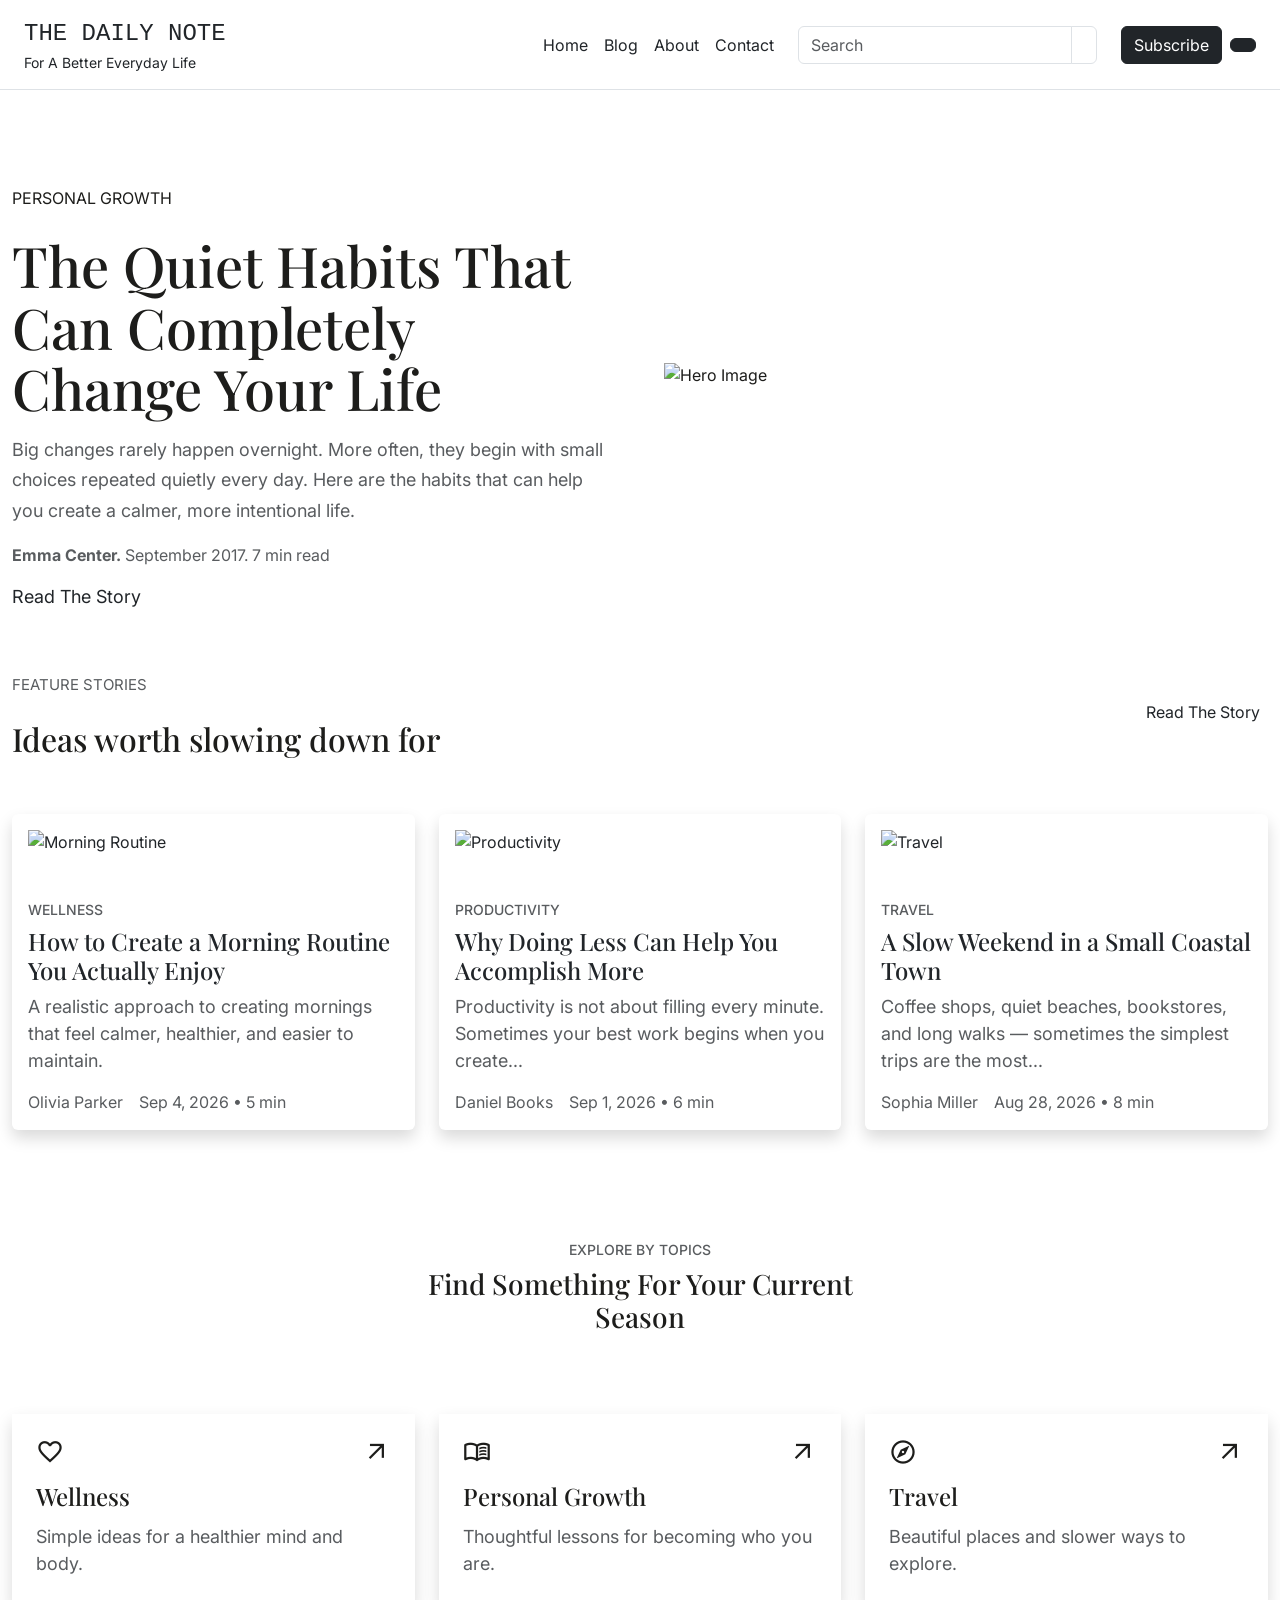
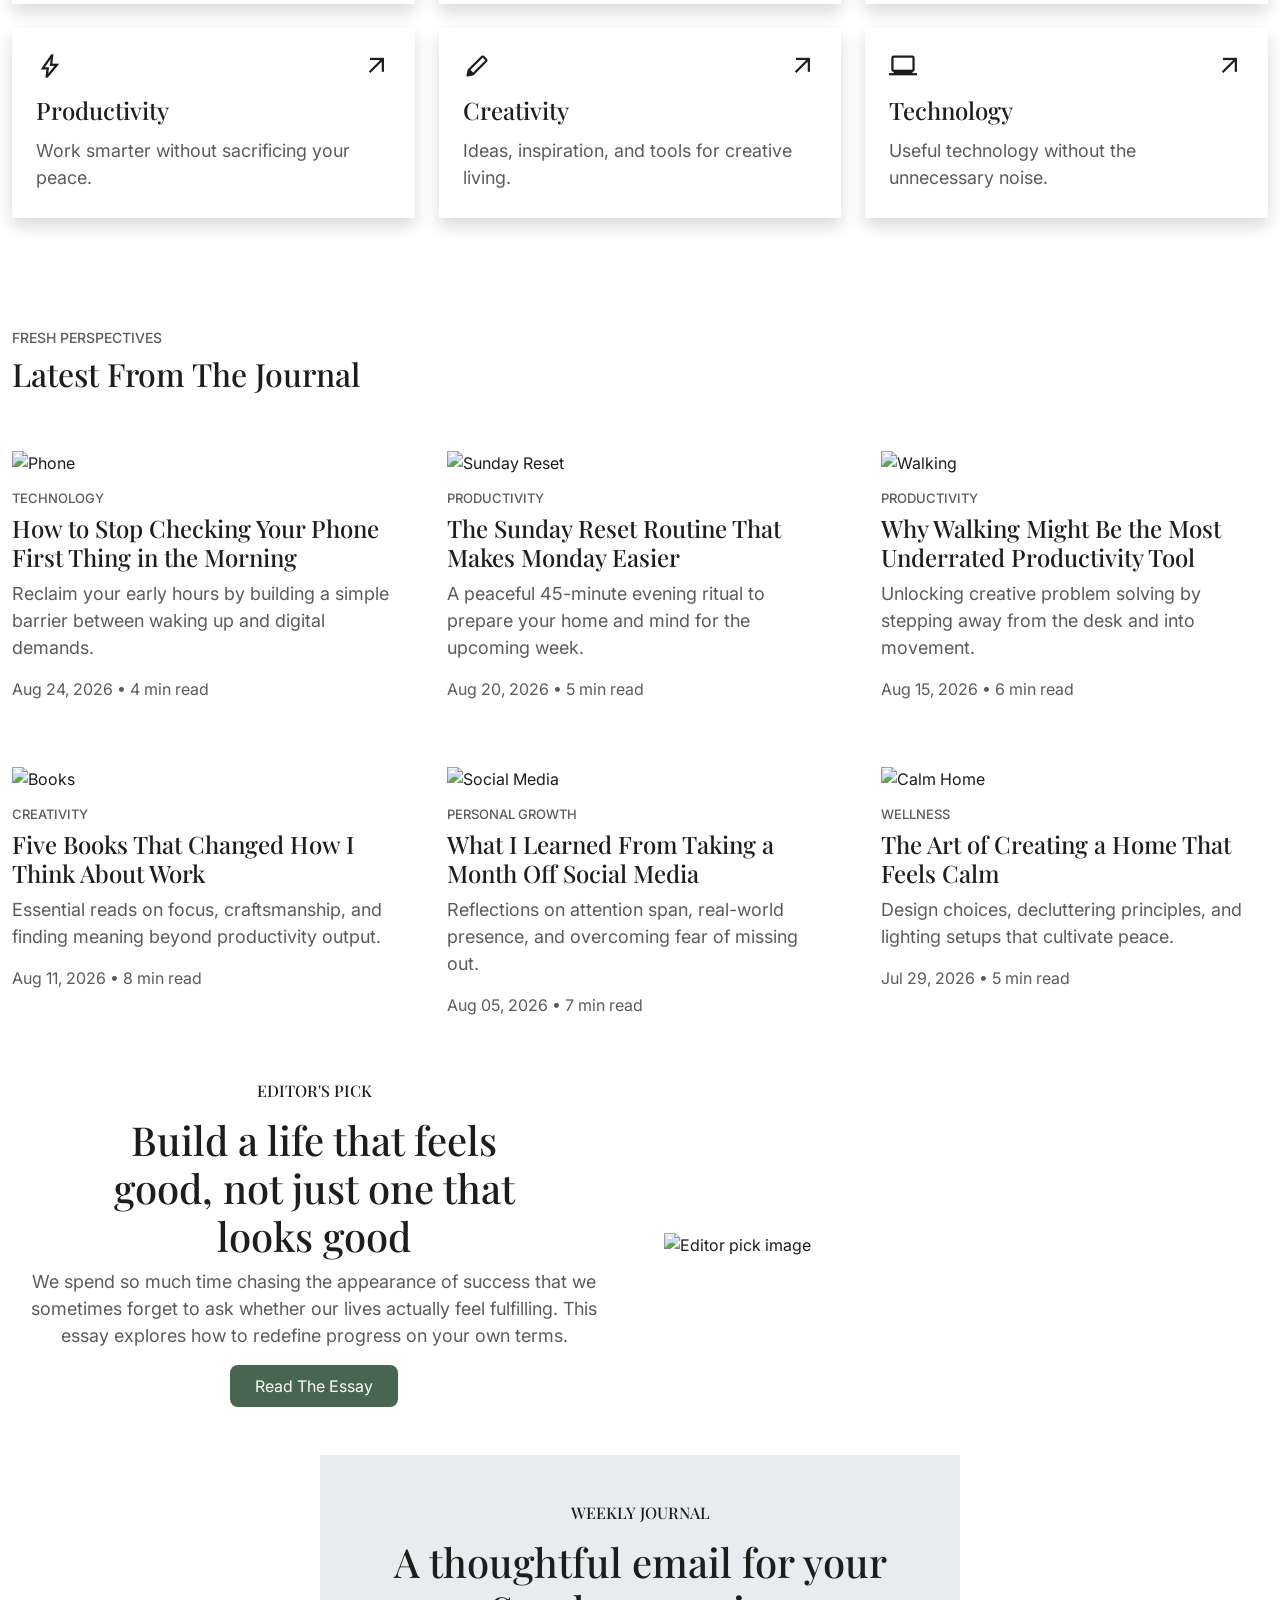
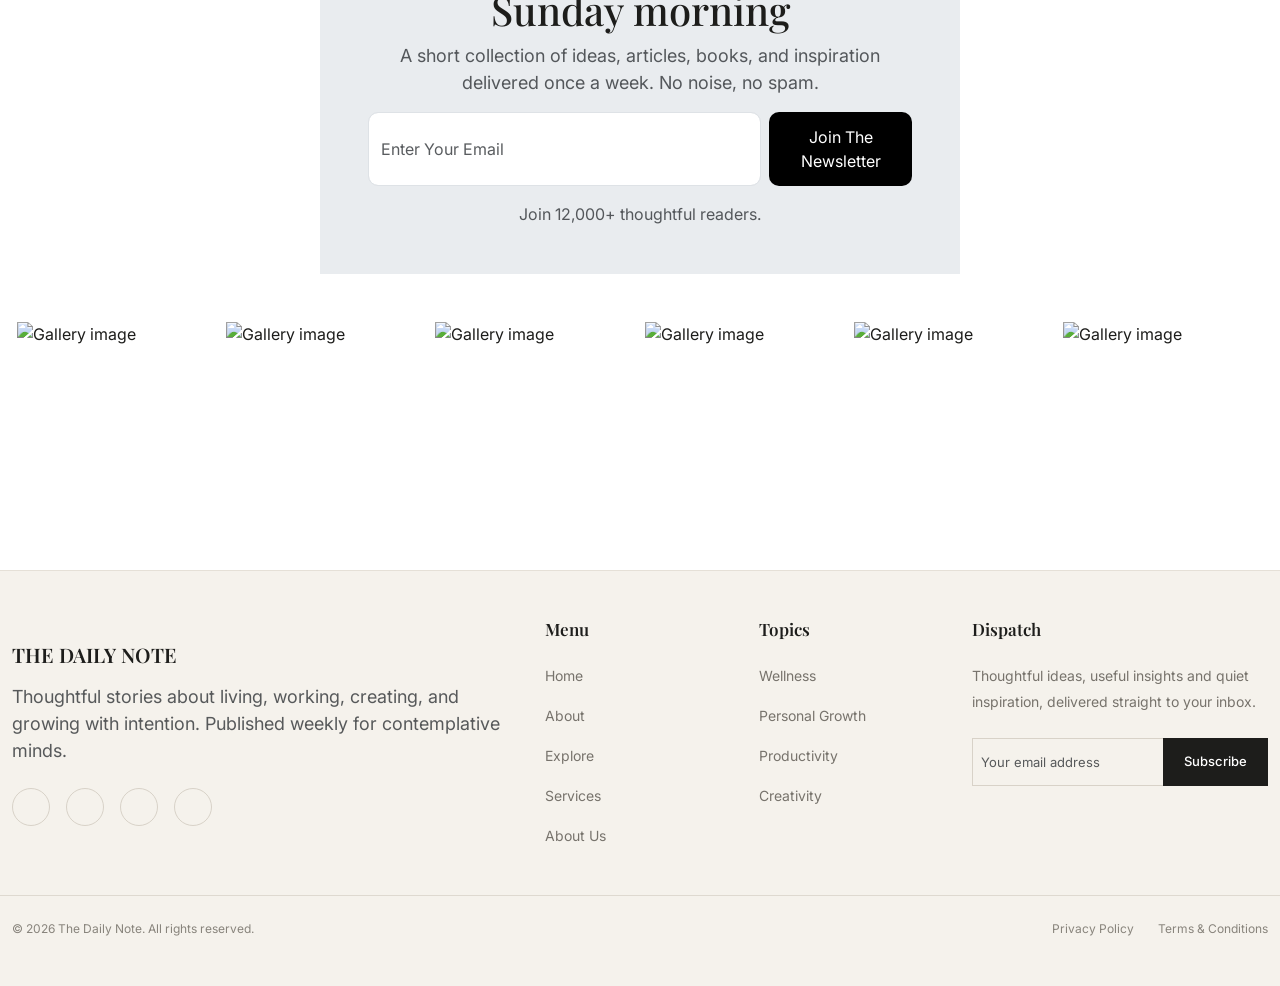
==== index.html @ e64c796a "Add files via upload" ====
<!DOCTYPE html>
<html lang="en">

<head>
  <meta charset="UTF-8">
  <meta name="viewport" content="width=device-width, initial-scale=1.0">

  <title>The Daily Note</title>

  <!-- Playfair Display Font -->
  <link rel="preconnect" href="https://fonts.googleapis.com">
  <link rel="preconnect" href="https://fonts.gstatic.com" crossorigin>

  <link href="https://fonts.googleapis.com/css2?family=Playfair+Display:wght@400;500;600;700&display=swap"
    rel="stylesheet">

  <!-- Inter Font -->
  <link href="https://fonts.googleapis.com/css2?family=Inter:wght@400;500;600&display=swap"
    rel="stylesheet">

  <!-- Material Icons -->
  <link rel="stylesheet"
    href="https://fonts.googleapis.com/css2?family=Material+Symbols+Outlined:opsz,wght,FILL,GRAD@24,400,0,0">

  <!-- Bootstrap CDN -->
  <link href="https://cdn.jsdelivr.net/npm/bootstrap@5.3.8/dist/css/bootstrap.min.css"
    rel="stylesheet"
    integrity="sha384-sRIl4kxILFvY47J16cr9ZwB07vP4J8+LH7qKQnuqkuIAvNWLzeN8tE5YBujZqJLB"
    crossorigin="anonymous">

  <!-- Font Awesome -->
  <script src="https://cdnjs.cloudflare.com/ajax/libs/font-awesome/6.5.2/js/all.min.js"></script>


  <style>

    /* =========================================================
       GLOBAL
    ========================================================== */

    * {
      box-sizing: border-box;
    }

    html {
      overflow-x: hidden;
    }

    body {
      margin: 0;
      padding: 0;
      background: #ffffff;
      color: #1d1d1b;
      font-family: 'Inter', sans-serif;
      overflow-x: hidden;
    }

    h1,
    h2,
    h3,
    h4,
    h5,
    h6 {
      font-family: 'Playfair Display', serif;
    }

    img {
      max-width: 100%;
      height: auto;
    }

    a {
      transition: opacity .2s ease;
    }

    a:hover {
      opacity: .7;
    }


    /* =========================================================
       HEADER
    ========================================================== */

    .site-header {
      width: 100%;
    }

    .site-header .container {
      max-width: 1320px;
    }

    .header-actions {
      width: auto;
    }

    .site-header nav {
      flex-wrap: wrap;
    }

    .site-header nav a {
      white-space: nowrap;
    }

    .site-header .input-group {
      width: auto;
    }

    .site-header .form-control {
      min-width: 150px;
    }


    /* =========================================================
       HERO
    ========================================================== */

    .hero-title {
      font-family: 'Playfair Display', serif;
      font-size: 56px;
      line-height: 1.1;
      overflow-wrap: break-word;
    }

    .hero-description {
      font-family: 'Inter', sans-serif;
      font-size: 18px;
      line-height: 1.7;
    }


    /* =========================================================
       CARDS
    ========================================================== */

    .card {
      overflow: hidden;
    }

    .card img {
      object-fit: cover;
    }

    .card-container {
      min-height: 190px;
    }

    .card-title {
      overflow-wrap: break-word;
    }


    /* =========================================================
       TOPIC
    ========================================================== */

    .topic-icon {
      font-size: 28px;
    }

    .topic-icon .material-symbols-outlined {
      font-size: 28px;
    }


    /* =========================================================
       EDITOR
    ========================================================== */

    .editor-title {
      font-family: 'Playfair Display', serif;
      font-size: 40px;
      line-height: 1.2;
      overflow-wrap: break-word;
    }


    /* =========================================================
       NEWSLETTER
    ========================================================== */

    .newsletter-section {
      width: 50%;
    }

    .newsletter-section h1 {
      line-height: 1.2;
      overflow-wrap: break-word;
    }

    .newsletter-form {
      width: 100%;
    }

    .newsletter-form input {
      min-width: 0;
    }


    /* =========================================================
       GALLERY
    ========================================================== */

    .gallery {
      display: grid !important;
      grid-template-columns: repeat(6, 1fr);
      gap: 0;
      width: 100%;
    }

    .gallery .col {
      width: 100%;
      min-width: 0;
    }

    .gallery img {
      display: block;
      width: 100% !important;
      max-width: 200px !important;
      height: 200px !important;
      object-fit: cover;
      margin: 0 auto;
    }


    /* =========================================================
       FOOTER
    ========================================================== */

    .site-footer {
      width: 100%;
    }

    .footer-link:hover {
      color: #1d1d1b !important;
    }

    .social-icon:hover {
      transform: translateY(-2px);
    }


    /* =========================================================
       LARGE DESKTOP
       1200px+
    ========================================================== */

    @media (min-width: 1200px) {

      .site-header .container,
      .container {
        max-width: 1320px;
      }

    }


    /* =========================================================
       TABLET / SMALL LAPTOP
       Below 992px
    ========================================================== */

    @media (max-width: 991.98px) {

      /* Header */

      .site-header .btn {
        margin-left: 0 !important;
      }

      .header-actions {
        width: 100%;
        justify-content: center;
      }

      .site-header nav {
        justify-content: center;
      }


      /* Hero */

      .hero-title {
        font-size: 46px;
      }


      /* Editor */

      .editor-title {
        font-size: 38px;
      }


      /* Newsletter */

      .newsletter-section {
        width: 75% !important;
      }


      /* Gallery */

      .gallery {
        grid-template-columns: repeat(3, 1fr);
        gap: 10px;
      }

      .gallery img {
        max-width: 200px !important;
      }

    }


    /* =========================================================
       TABLET
       Below 768px
    ========================================================== */

    @media (max-width: 767.98px) {

      /* Container */

      .container {
        padding-left: 20px;
        padding-right: 20px;
      }


      /* Header */

      .site-header .container {
        padding-left: 20px;
        padding-right: 20px;
      }

      .site-header nav {
        gap: 12px !important;
      }

      .header-actions {
        gap: 10px !important;
      }

      .site-header form {
        margin-left: 0 !important;
      }


      /* Hero */

      .hero-title {
        font-size: 40px !important;
        line-height: 1.15;
      }

      .hero-title br {
        display: none;
      }

      .hero-description {
        font-size: 17px;
        line-height: 1.7;
      }

      .hero-section {
        margin-top: 30px;
      }


      /* Feature Heading */

      .feature-heading {
        font-size: 30px;
      }


      /* Cards */

      .card-title {
        font-size: 24px;
        line-height: 1.3;
      }

      .card-text {
        line-height: 1.6;
      }


      /* Topic */

      .card-container {
        min-height: 180px;
      }


      /* Editor */

      .editor-title {
        font-size: 34px !important;
        line-height: 1.2;
      }

      .editor-title br {
        display: none;
      }


      /* Newsletter */

      .newsletter-section {
        width: 100% !important;
      }

      .newsletter-section h1 {
        font-size: 34px !important;
        line-height: 1.2;
      }

      .newsletter-section h1 br {
        display: none;
      }

      .newsletter-form {
        flex-direction: column;
        width: 100%;
      }

      .newsletter-form input,
      .newsletter-form button {
        width: 100%;
      }


      /* Gallery */

      .gallery {
        grid-template-columns: repeat(2, 1fr);
        gap: 10px;
      }

      .gallery img {
        width: 100% !important;
        max-width: 100% !important;
        height: 180px !important;
      }


      /* Footer */

      .site-footer {
        text-align: left;
      }

      .site-footer .row {
        row-gap: 35px;
      }

      .site-footer .input-group {
        width: 100%;
      }

      .site-footer .input-group input {
        min-width: 0;
      }

      .site-footer .input-group button {
        white-space: nowrap;
      }

      .site-footer .social-icon {
        flex-shrink: 0;
      }

      .site-footer .col-md-6:last-child {
        margin-top: 15px;
      }

    }


    /* =========================================================
       MOBILE
       Below 576px
    ========================================================== */

    @media (max-width: 575.98px) {

      /* Container */

      .container {
        padding-left: 16px;
        padding-right: 16px;
      }


      /* Header */

      .site-header .container {
        padding-left: 16px;
        padding-right: 16px;
      }

      .site-header .py-3 {
        padding-top: 16px !important;
        padding-bottom: 16px !important;
      }

      .site-header nav {
        width: 100%;
        gap: 10px !important;
      }

      .site-header nav a {
        font-size: 14px;
      }

      .header-actions {
        width: 100%;
      }

      .site-header .btn {
        font-size: 14px;
        padding: 8px 12px;
      }

      .site-header .form-control {
        display: none !important;
      }


      /* Hero */

      .hero-title {
        font-size: 34px !important;
        line-height: 1.15;
      }

      .hero-title br {
        display: none;
      }

      .hero-description {
        font-size: 16px;
      }

      .hero-title + p {
        font-size: 16px !important;
      }


      /* Feature */

      .feature-heading {
        font-size: 28px;
      }


      /* Cards */

      .card-img-top {
        padding: 10px !important;
      }

      .card-body {
        padding: 16px !important;
      }

      .card-title {
        font-size: 22px;
      }

      .card-text {
        font-size: 16px !important;
      }

      .card-bottom {
        gap: 8px !important;
      }

      .card-bottom p {
        font-size: 13px;
      }


      /* Topics */

      .text-container {
        padding: 25px 10px !important;
      }

      .text-container h3 {
        font-size: 28px;
        line-height: 1.25;
      }

      .text-container h3 br {
        display: none;
      }

      .topic-icon {
        font-size: 26px;
      }


      /* Journal */

      .site-footer h5 {
        font-size: 19px;
      }


      /* Editor */

      .editor-title {
        font-size: 30px !important;
        line-height: 1.25;
      }

      .editor-title br {
        display: none;
      }

      .editor-title + p {
        font-size: 16px !important;
      }


      /* Newsletter */

      .newsletter-section {
        width: 100% !important;
      }

      .newsletter-section .col {
        padding: 30px 18px !important;
      }

      .newsletter-section h1 {
        font-size: 30px !important;
        line-height: 1.25;
      }

      .newsletter-section h1 br {
        display: none;
      }

      .newsletter-section p {
        font-size: 16px !important;
        line-height: 1.6;
      }

      .newsletter-form {
        gap: 10px !important;
      }


      /* Gallery */

      .gallery {
        grid-template-columns: repeat(2, 1fr);
        gap: 8px;
      }

      .gallery img {
        width: 100% !important;
        height: 150px !important;
      }


      /* Footer */

      .site-footer {
        padding-top: 40px !important;
        padding-bottom: 30px !important;
      }

      .site-footer .card-text {
        font-size: 16px !important;
      }

      .site-footer .input-group {
        display: flex;
      }

      .site-footer .input-group input {
        width: 100%;
        font-size: 12px;
      }

      .site-footer .input-group button {
        padding: 0 12px !important;
        font-size: 12px !important;
      }

      .site-footer .d-flex.justify-content-center.justify-content-md-end {
        justify-content: center !important;
        gap: 15px !important;
        flex-wrap: wrap;
      }

      .site-footer .row.align-items-center {
        text-align: center;
      }

    }


    /* =========================================================
       VERY SMALL MOBILE
       Below 400px
    ========================================================== */

    @media (max-width: 399.98px) {

      .hero-title {
        font-size: 30px !important;
      }

      .site-header nav a {
        font-size: 13px;
      }

      .site-header .btn {
        font-size: 13px;
        padding: 7px 10px;
      }

      .card-title {
        font-size: 20px;
      }

      .text-container h3 {
        font-size: 25px;
      }

      .editor-title {
        font-size: 27px !important;
      }

      .newsletter-section h1 {
        font-size: 27px !important;
      }

      .gallery img {
        height: 130px !important;
      }

    }

  </style>

</head>


<body>


  <!-- =========================================================
       HEADER
  ========================================================== -->

  <header class="site-header border-bottom bg-white">

    <div class="container px-4">

      <div class="d-flex flex-column flex-lg-row align-items-center
                  justify-content-between gap-3 py-3">


        <!-- LOGO -->

        <a href="index.html" class="text-decoration-none text-dark">

          <div class="fs-4 font-monospace">
            THE DAILY NOTE
          </div>

          <div class="small">
            For A Better Everyday Life
          </div>

        </a>


        <!-- RIGHT SIDE -->

        <div class="d-flex flex-wrap justify-content-center
                    align-items-center gap-2 header-actions">


          <!-- MAIN MENU -->

          <nav class="d-flex flex-wrap justify-content-center
                      align-items-center gap-3">

            <a href="#" class="text-decoration-none text-dark">
              Home
            </a>

            <a href="#" class="text-decoration-none text-dark">
              Blog
            </a>

            <a href="#" class="text-decoration-none text-dark">
              About
            </a>

            <a href="#" class="text-decoration-none text-dark">
              Contact
            </a>

          </nav>


          <!-- SEARCH -->

          <form class="d-flex align-items-center ms-lg-3" role="search">

            <div class="input-group">

              <input type="search"
                class="form-control d-none d-xl-block"
                placeholder="Search"
                aria-label="Search">

              <button type="submit"
                class="input-group-text bg-white border"
                aria-label="Search">

                <i class="fa-solid fa-magnifying-glass"></i>

              </button>

            </div>

          </form>


          <!-- SUBSCRIBE -->

          <a href="#" class="btn btn-dark ms-lg-3">
            Subscribe
          </a>


          <!-- CONTACT ICON -->

          <a href="contact.html"
            class="btn btn-dark"
            aria-label="Contact">

            <i class="fa-regular fa-envelope"></i>

          </a>


        </div>

      </div>

    </div>

  </header>



  <!-- =========================================================
       HERO SECTION
  ========================================================== -->

  <section class="container mt-5 hero-section">

    <div class="row align-items-center g-5">

      <div class="col-12 col-lg-6">

        <p class="mt-5">
          PERSONAL GROWTH
        </p>


        <h1 class="pt-2 hero-title"
          style="font-family:'Playfair Display', serif;
                 font-size:56px;
                 line-height:1.1;">

          The Quiet Habits That <br>
          Can Completely <br>
          Change Your Life

        </h1>


        <p class="card-text text-muted mt-3 hero-description"
          style="font-family:'Inter', sans-serif;
                 font-size:18px;
                 line-height:1.7;">

          Big changes rarely happen overnight. More often, they begin with
          small choices repeated quietly every day. Here are the habits that
          can help you create a calmer, more intentional life.

        </p>


        <p class="text-muted">

          <b>Emma Center.</b>
          September 2017. 7 min read

        </p>


        <a href="#"
          class="text-decoration-none text-dark"
          style="font-family:'Inter', sans-serif;
                 font-size:18px;">

          Read The Story

          <i class="fas fa-arrow-right ms-2"></i>

        </a>

      </div>


      <div class="col-12 col-lg-6">

        <img src="image/hero image.png"
          alt="Hero Image"
          class="img-fluid w-100">

      </div>

    </div>

  </section>



  <!-- =========================================================
       FEATURE STORIES
  ========================================================== -->

  <section class="container mt-5">

    <div class="row align-items-center">

      <div class="col-12 col-lg-6">

        <p class="card-text text-muted mt-3"
          style="font-family:'Inter', sans-serif;
                 font-size:15px;">

          FEATURE STORIES

        </p>

        <h2 class="pt-2 feature-heading"
          style="font-family:'Playfair Display', serif;">

          Ideas worth slowing down for

        </h2>

      </div>


      <div class="col-12 col-lg-6 text-lg-end mt-3 mt-lg-0">

        <a href="#"
          class="text-decoration-none text-dark">

          Read The Story

          <i class="fas fa-arrow-right ms-2"></i>

        </a>

      </div>

    </div>

  </section>



  <!-- =========================================================
       FEATURE CARDS
  ========================================================== -->

  <div class="container mt-5">

    <div class="row g-4">


      <!-- CARD 1 -->

      <div class="col-12 col-md-6 col-lg-4">

        <div class="card shadow border-0 h-100">

          <img src="image/Container.png"
            class="card-img-top p-3"
            alt="Morning Routine">

          <div class="card-body p-3">

            <h6 class="pt-3 text-muted"
              style="font-family:'Inter', sans-serif;
                     font-size:14px;">

              WELLNESS

            </h6>


            <h4 class="card-title"
              style="font-family:'Playfair Display', serif;">

              How to Create a Morning Routine You
              Actually Enjoy

            </h4>


            <p class="card-text text-muted mt-2"
              style="font-family:'Inter', sans-serif;
                     font-size:18px;">

              A realistic approach to creating mornings that feel
              calmer, healthier, and easier to maintain.

            </p>


            <div class="card-bottom d-flex flex-wrap gap-3
                        text-muted"
              style="font-family:'Inter', sans-serif;">

              <p class="text-muted mb-0">
                Olivia Parker
              </p>

              <p class="text-muted mb-0">
                Sep 4, 2026 • 5 min
              </p>

            </div>

          </div>

        </div>

      </div>



      <!-- CARD 2 -->

      <div class="col-12 col-md-6 col-lg-4">

        <div class="card shadow border-0 h-100">

          <img src="image/Container (1).png"
            class="card-img-top p-3"
            alt="Productivity">

          <div class="card-body p-3">

            <h6 class="pt-3 text-muted"
              style="font-family:'Inter', sans-serif;
                     font-size:14px;">

              PRODUCTIVITY

            </h6>


            <h4 class="card-title"
              style="font-family:'Playfair Display', serif;">

              Why Doing Less Can Help You
              Accomplish More

            </h4>


            <p class="card-text text-muted mt-2"
              style="font-family:'Inter', sans-serif;
                     font-size:18px;">

              Productivity is not about filling every minute.
              Sometimes your best work begins when you create...

            </p>


            <div class="card-bottom d-flex flex-wrap gap-3
                        text-muted"
              style="font-family:'Inter', sans-serif;">

              <p class="text-muted mb-0">
                Daniel Books
              </p>

              <p class="text-muted mb-0">
                Sep 1, 2026 • 6 min
              </p>

            </div>

          </div>

        </div>

      </div>



      <!-- CARD 3 -->

      <div class="col-12 col-md-6 col-lg-4">

        <div class="card shadow border-0 h-100">

          <img src="image/Container (2).png"
            class="card-img-top p-3"
            alt="Travel">

          <div class="card-body p-3">

            <h6 class="pt-3 text-muted"
              style="font-family:'Inter', sans-serif;
                     font-size:14px;">

              TRAVEL

            </h6>


            <h4 class="card-title"
              style="font-family:'Playfair Display', serif;">

              A Slow Weekend in a Small Coastal
              Town

            </h4>


            <p class="card-text text-muted mt-2"
              style="font-family:'Inter', sans-serif;
                     font-size:18px;">

              Coffee shops, quiet beaches, bookstores, and long
              walks — sometimes the simplest trips are the most...

            </p>


            <div class="card-bottom d-flex flex-wrap gap-3
                        text-muted"
              style="font-family:'Inter', sans-serif;">

              <p class="text-muted mb-0">
                Sophia Miller
              </p>

              <p class="text-muted mb-0">
                Aug 28, 2026 • 8 min
              </p>

            </div>

          </div>

        </div>

      </div>

    </div>

  </div>



  <!-- =========================================================
       TOPICS
  ========================================================== -->

  <div class="container mt-5">

    <div class="row g-4">


      <div class="col-12">

        <div class="text-container text-center p-4 p-md-5">

          <h6 class="pt-3 text-muted"
            style="font-family:'Inter', sans-serif;
                   font-size:14px;">

            EXPLORE BY TOPICS

          </h6>


          <h3 style="font-family:'Playfair Display', serif;">

            Find Something For Your Current <br>
            Season

          </h3>

        </div>

      </div>



      <!-- WELLNESS -->

      <div class="col-12 col-md-6 col-lg-4">

        <div class="card-container h-100">

          <div class="card-body shadow p-4 h-100">

            <span class="material-symbols-outlined
                         d-flex align-items-center pb-3 topic-icon">

              favorite

              <span class="material-symbols-outlined ms-auto">
                arrow_outward
              </span>

            </span>


            <h4 class="pb-1"
              style="font-family:'Playfair Display', serif;">

              Wellness

            </h4>


            <p class="card-text text-muted mt-2"
              style="font-family:'Inter', sans-serif;
                     font-size:18px;">

              Simple ideas for a healthier mind and body.

            </p>

          </div>

        </div>

      </div>



      <!-- PERSONAL GROWTH -->

      <div class="col-12 col-md-6 col-lg-4">

        <div class="card-container h-100">

          <div class="card-body shadow p-4 h-100">

            <span class="material-symbols-outlined
                         d-flex align-items-center pb-3 topic-icon">

              menu_book

              <span class="material-symbols-outlined ms-auto">
                arrow_outward
              </span>

            </span>


            <h4 class="pb-1"
              style="font-family:'Playfair Display', serif;">

              Personal Growth

            </h4>


            <p class="card-text text-muted mt-2"
              style="font-family:'Inter', sans-serif;
                     font-size:18px;">

              Thoughtful lessons for becoming who you are.

            </p>

          </div>

        </div>

      </div>



      <!-- TRAVEL -->

      <div class="col-12 col-md-6 col-lg-4">

        <div class="card-container h-100">

          <div class="card-body shadow p-4 h-100">

            <span class="material-symbols-outlined
                         d-flex align-items-center pb-3 topic-icon">

              explore

              <span class="material-symbols-outlined ms-auto">
                arrow_outward
              </span>

            </span>


            <h4 class="pb-1"
              style="font-family:'Playfair Display', serif;">

              Travel

            </h4>


            <p class="card-text text-muted mt-2"
              style="font-family:'Inter', sans-serif;
                     font-size:18px;">

              Beautiful places and slower ways to explore.

            </p>

          </div>

        </div>

      </div>



      <!-- PRODUCTIVITY -->

      <div class="col-12 col-md-6 col-lg-4">

        <div class="card-container h-100">

          <div class="card-body shadow p-4 h-100">

            <span class="material-symbols-outlined
                         d-flex align-items-center pb-3 topic-icon">

              bolt

              <span class="material-symbols-outlined ms-auto">
                arrow_outward
              </span>

            </span>


            <h4 class="pb-1"
              style="font-family:'Playfair Display', serif;">

              Productivity

            </h4>


            <p class="card-text text-muted mt-2"
              style="font-family:'Inter', sans-serif;
                     font-size:18px;">

              Work smarter without sacrificing your peace.

            </p>

          </div>

        </div>

      </div>



      <!-- CREATIVITY -->

      <div class="col-12 col-md-6 col-lg-4">

        <div class="card-container h-100">

          <div class="card-body shadow p-4 h-100">

            <span class="material-symbols-outlined
                         d-flex align-items-center pb-3 topic-icon">

              stylus

              <span class="material-symbols-outlined ms-auto">
                arrow_outward
              </span>

            </span>


            <h4 class="pb-1"
              style="font-family:'Playfair Display', serif;">

              Creativity

            </h4>


            <p class="card-text text-muted mt-2"
              style="font-family:'Inter', sans-serif;
                     font-size:18px;">

              Ideas, inspiration, and tools for creative living.

            </p>

          </div>

        </div>

      </div>



      <!-- TECHNOLOGY -->

      <div class="col-12 col-md-6 col-lg-4">

        <div class="card-container h-100">

          <div class="card-body shadow p-4 h-100">

            <span class="material-symbols-outlined
                         d-flex align-items-center pb-3 topic-icon">

              laptop_windows

              <span class="material-symbols-outlined ms-auto">
                arrow_outward
              </span>

            </span>


            <h4 class="pb-1"
              style="font-family:'Playfair Display', serif;">

              Technology

            </h4>


            <p class="card-text text-muted mt-2"
              style="font-family:'Inter', sans-serif;
                     font-size:18px;">

              Useful technology without the unnecessary noise.

            </p>

          </div>

        </div>

      </div>

    </div>

  </div>



  <!-- =========================================================
       LATEST JOURNAL
  ========================================================== -->

  <section class="container mt-5">

    <div class="row align-items-center">

      <div class="col-12 col-lg-6 mt-5">

        <h6 class="pt-3 text-muted"
          style="font-family:'Inter', sans-serif;
                 font-size:14px;">

          FRESH PERSPECTIVES

        </h6>


        <h2 style="font-family:'Playfair Display', serif;">

          Latest From The Journal

        </h2>

      </div>

    </div>

  </section>



  <!-- =========================================================
       JOURNAL CARDS 1-3
  ========================================================== -->

  <div class="container mt-5">

    <div class="row g-5">


      <!-- CARD 1 -->

      <div class="col-12 col-md-6 col-lg-4">

        <img src="image/Margin.png"
          class="card-img-top w-100"
          alt="Phone">

        <h6 class="pt-3 text-muted"
          style="font-family:'Inter', sans-serif;
                 font-size:13px;">

          TECHNOLOGY

        </h6>


        <h4 class="card-title"
          style="font-family:'Playfair Display', serif;">

          How to Stop Checking Your Phone First
          Thing in the Morning

        </h4>


        <p class="card-text text-muted mt-2"
          style="font-family:'Inter', sans-serif;
                 font-size:18px;">

          Reclaim your early hours by building a simple barrier
          between waking up and digital demands.

        </p>


        <p class="text-muted"
          style="font-family:'Inter', sans-serif;">

          Aug 24, 2026 • 4 min read

        </p>

      </div>



      <!-- CARD 2 -->

      <div class="col-12 col-md-6 col-lg-4">

        <img
          src="image/[base64].png"
          class="card-img-top w-100"
          alt="Sunday Reset">

        <h6 class="pt-3 text-muted"
          style="font-family:'Inter', sans-serif;
                 font-size:13px;">

          PRODUCTIVITY

        </h6>


        <h4 class="card-title"
          style="font-family:'Playfair Display', serif;">

          The Sunday Reset Routine That Makes
          Monday Easier

        </h4>


        <p class="card-text text-muted mt-2"
          style="font-family:'Inter', sans-serif;
                 font-size:18px;">

          A peaceful 45-minute evening ritual to prepare your home
          and mind for the upcoming week.

        </p>


        <p class="text-muted"
          style="font-family:'Inter', sans-serif;">

          Aug 20, 2026 • 5 min read

        </p>

      </div>



      <!-- CARD 3 -->

      <div class="col-12 col-md-6 col-lg-4">

        <img src="image/Background+Shadow (1).png"
          class="card-img-top w-100"
          alt="Walking">

        <h6 class="pt-3 text-muted"
          style="font-family:'Inter', sans-serif;
                 font-size:13px;">

          PRODUCTIVITY

        </h6>


        <h4 class="card-title"
          style="font-family:'Playfair Display', serif;">

          Why Walking Might Be the Most
          Underrated Productivity Tool

        </h4>


        <p class="card-text text-muted mt-2"
          style="font-family:'Inter', sans-serif;
                 font-size:18px;">

          Unlocking creative problem solving by stepping away from
          the desk and into movement.

        </p>


        <p class="text-muted"
          style="font-family:'Inter', sans-serif;">

          Aug 15, 2026 • 6 min read

        </p>

      </div>

    </div>

  </div>



  <!-- =========================================================
       JOURNAL CARDS 4-6
  ========================================================== -->

  <div class="container mt-5">

    <div class="row g-5">


      <!-- CARD 4 -->

      <div class="col-12 col-md-6 col-lg-4">

        <img src="image/Background+Shadow (2).png"
          class="card-img-top w-100"
          alt="Books">

        <h6 class="pt-3 text-muted"
          style="font-family:'Inter', sans-serif;
                 font-size:13px;">

          CREATIVITY

        </h6>


        <h4 class="card-title"
          style="font-family:'Playfair Display', serif;">

          Five Books That Changed How I Think
          About Work

        </h4>


        <p class="card-text text-muted mt-2"
          style="font-family:'Inter', sans-serif;
                 font-size:18px;">

          Essential reads on focus, craftsmanship, and finding
          meaning beyond productivity output.

        </p>


        <p class="text-muted"
          style="font-family:'Inter', sans-serif;">

          Aug 11, 2026 • 8 min read

        </p>

      </div>



      <!-- CARD 5 -->

      <div class="col-12 col-md-6 col-lg-4">

        <img src="image/Background+Shadow (3).png"
          class="card-img-top w-100"
          alt="Social Media">

        <h6 class="pt-3 text-muted"
          style="font-family:'Inter', sans-serif;
                 font-size:13px;">

          PERSONAL GROWTH

        </h6>


        <h4 class="card-title"
          style="font-family:'Playfair Display', serif;">

          What I Learned From Taking a Month Off
          Social Media

        </h4>


        <p class="card-text text-muted mt-2"
          style="font-family:'Inter', sans-serif;
                 font-size:18px;">

          Reflections on attention span, real-world presence, and
          overcoming fear of missing out.

        </p>


        <p class="text-muted"
          style="font-family:'Inter', sans-serif;">

          Aug 05, 2026 • 7 min read

        </p>

      </div>



      <!-- CARD 6 -->

      <div class="col-12 col-md-6 col-lg-4">

        <img src="image/Background+Shadow (4).png"
          class="card-img-top w-100"
          alt="Calm Home">

        <h6 class="pt-3 text-muted"
          style="font-family:'Inter', sans-serif;
                 font-size:13px;">

          WELLNESS

        </h6>


        <h4 class="card-title"
          style="font-family:'Playfair Display', serif;">

          The Art of Creating a Home That Feels
          Calm

        </h4>


        <p class="card-text text-muted mt-2"
          style="font-family:'Inter', sans-serif;
                 font-size:18px;">

          Design choices, decluttering principles, and lighting setups
          that cultivate peace.

        </p>


        <p class="text-muted"
          style="font-family:'Inter', sans-serif;">

          Jul 29, 2026 • 5 min read

        </p>

      </div>

    </div>

  </div>



  <!-- =========================================================
       EDITOR PICK
  ========================================================== -->

  <div class="container mt-5">

    <div class="row align-items-center g-5">

      <div class="col-12 col-lg-6 text-center mt-5">

        <h6>
          EDITOR'S PICK
        </h6>


        <h1 class="pt-2 editor-title"
          style="font-family:'Playfair Display', serif;
                 font-size:40px;">

          Build a life that feels <br>
          good, not just one that <br>
          looks good

        </h1>


        <p class="card-text text-muted mt-2"
          style="font-family:'Inter', sans-serif;
                 font-size:18px;">

          We spend so much time chasing the appearance of success
          that we sometimes forget to ask whether our lives actually feel
          fulfilling. This essay explores how to redefine progress on your
          own terms.

        </p>


        <button
          class="btn text-white px-4 py-2"
          style="background-color:#486550;
                 border-radius:8px;">

          Read The Essay

        </button>

      </div>


      <div class="col-12 col-lg-6">

        <img
          src="image/[base64].png"
          class="img-fluid w-100"
          alt="Editor pick image">

      </div>

    </div>

  </div>



  <!-- =========================================================
       NEWSLETTER
  ========================================================== -->

  <div class="container text-center mt-5 newsletter-section">

    <div class="row">

      <div class="col bg-body-secondary p-4 p-md-5">

        <form action="#">

          <h6>
            WEEKLY JOURNAL
          </h6>


          <h1 class="pt-2"
            style="font-family:'Playfair Display', serif;
                   font-size:40px;">

            A thoughtful email for your <br>
            Sunday morning

          </h1>


          <p class="card-text text-muted mt-2"
            style="font-family:'Inter', sans-serif;
                   font-size:18px;">

            A short collection of ideas, articles, books, and inspiration
            delivered once a week. No noise, no spam.

          </p>


          <div class="d-flex justify-content-center
                      gap-2 newsletter-form">

            <input
              type="email"
              name="email"
              id="email"
              placeholder="Enter Your Email"
              required
              class="form-control"
              style="padding:12px;
                     border-radius:10px;
                     background-color:white;">

            <button
              type="submit"
              class="btn"
              style="padding:12px 18px;
                     border-radius:10px;
                     background-color:black;
                     color:white;
                     font-family:'Inter', sans-serif;
                     font-size:16px;">

              Join The Newsletter

            </button>

          </div>


          <p class="card-text text-muted mt-3"
            style="font-family:'Inter', sans-serif;
                   font-size:16px;">

            Join 12,000+ thoughtful readers.

          </p>

        </form>

      </div>

    </div>

  </div>



  <!-- =========================================================
       GALLERY
  ========================================================== -->

  <div class="container mt-5">

    <div class="row">

      <div class="gallery d-flex">

        <div class="col">

          <img
            src="https://encrypted-tbn0.gstatic.com/images?q=tbn:ANd9GcTUyh7GV2y5D9WMZh28gI6M2k6ve06KbY13Tnuks8n1I8Cg_ETue8IrTAo&s=10"
            class="img-fluid w-100"
            style="max-width:200px;
                   height:200px;
                   object-fit:cover;"
            alt="Gallery image">

        </div>


        <div class="col">

          <img
            src="https://encrypted-tbn0.gstatic.com/images?q=tbn:ANd9GcRiHSuCYr5pFHjg584mpFaJQGoM9TkHpOYXthlzWV4Oqg&s=10"
            class="img-fluid w-100"
            style="max-width:200px;
                   height:200px;
                   object-fit:cover;"
            alt="Gallery image">

        </div>


        <div class="col">

          <img
            src="https://encrypted-tbn0.gstatic.com/images?q=tbn:ANd9GcSi7aT6QcAlgnhmaj3kfK4dPAKymP3mozt70sc2gzRRKFaVPKwXTZspguc&s=10"
            class="img-fluid w-100"
            style="max-width:200px;
                   height:200px;
                   object-fit:cover;"
            alt="Gallery image">

        </div>


        <div class="col">

          <img
            src="https://encrypted-tbn0.gstatic.com/images?q=tbn:ANd9GcTv706wasX8_gPbdp8O0TT1LXeOdNMG0ZONBZZ6pnebRg&s=10"
            class="img-fluid w-100"
            style="max-width:200px;
                   height:200px;
                   object-fit:cover;"
            alt="Gallery image">

        </div>


        <div class="col">

          <img
            src="https://encrypted-tbn0.gstatic.com/images?q=tbn:ANd9GcTUyh7GV2y5D9WMZh28gI6M2k6ve06KbY13Tnuks8n1I8Cg_ETue8IrTAo&s=10"
            class="img-fluid w-100"
            style="max-width:200px;
                   height:200px;
                   object-fit:cover;"
            alt="Gallery image">

        </div>


        <div class="col">

          <img
            src="https://encrypted-tbn0.gstatic.com/images?q=tbn:ANd9GcS_R3quQdjcWzR2yV-Xn2RITSWg6shXAdHs2kv1k5qeEw&s=10"
            class="img-fluid w-100"
            style="max-width:200px;
                   height:200px;
                   object-fit:cover;"
            alt="Gallery image">

        </div>

      </div>

    </div>

  </div>



  <!-- =========================================================
       FOOTER
  ========================================================== -->

  <footer class="site-footer py-5 mt-5"
    style="background:#f5f2ec;
           color:#1d1d1b;
           border-top:1px solid #e5e0d7;">

    <div class="container">


      <!-- MAIN FOOTER -->

      <div class="row gy-5">


        <!-- BRAND -->

        <div class="col-lg-5 col-md-6">

          <h5 class="mt-4 mb-3"
            style="font-family:'Playfair Display',serif;
                   font-size:20px;
                   font-weight:600;">

            THE DAILY NOTE

          </h5>


          <p class="card-text text-muted mt-2"
            style="font-family:'Inter', sans-serif;
                   font-size:18px;">

            Thoughtful stories about living, working, creating, and
            growing with intention. Published weekly for contemplative
            minds.

          </p>


          <!-- SOCIAL ICONS -->

          <div class="d-flex gap-3 mt-4">


            <!-- Facebook -->

            <a href="#"
              aria-label="Facebook"
              class="social-icon d-flex align-items-center
                     justify-content-center rounded-circle
                     text-decoration-none"
              style="width:38px;
                     height:38px;
                     border:1px solid #d8d2c8;
                     color:#1d1d1b;
                     transition:.3s;">

              <i class="fab fa-facebook-f"></i>

            </a>


            <!-- Instagram -->

            <a href="#"
              aria-label="Instagram"
              class="social-icon d-flex align-items-center
                     justify-content-center rounded-circle
                     text-decoration-none"
              style="width:38px;
                     height:38px;
                     border:1px solid #d8d2c8;
                     color:#1d1d1b;
                     transition:.3s;">

              <i class="fab fa-instagram"></i>

            </a>


            <!-- Twitter -->

            <a href="#"
              aria-label="Twitter"
              class="social-icon d-flex align-items-center
                     justify-content-center rounded-circle
                     text-decoration-none"
              style="width:38px;
                     height:38px;
                     border:1px solid #d8d2c8;
                     color:#1d1d1b;
                     transition:.3s;">

              <i class="fab fa-twitter"></i>

            </a>


            <!-- LinkedIn -->

            <a href="#"
              aria-label="LinkedIn"
              class="social-icon d-flex align-items-center
                     justify-content-center rounded-circle
                     text-decoration-none"
              style="width:38px;
                     height:38px;
                     border:1px solid #d8d2c8;
                     color:#1d1d1b;
                     transition:.3s;">

              <i class="fab fa-linkedin-in"></i>

            </a>

          </div>

        </div>



        <!-- MENU -->

        <div class="col-lg-2 col-md-6">

          <h6 class="mb-4"
            style="font-family:'Playfair Display',serif;
                   font-size:17px;
                   font-weight:600;">

            Menu

          </h6>


          <ul class="list-unstyled mb-0">

            <li class="mb-3">
              <a href="#"
                class="footer-link text-decoration-none"
                style="color:#77736c;
                       font-size:14px;">
                Home
              </a>
            </li>


            <li class="mb-3">
              <a href="#"
                class="footer-link text-decoration-none"
                style="color:#77736c;
                       font-size:14px;">
                About
              </a>
            </li>


            <li class="mb-3">
              <a href="#"
                class="footer-link text-decoration-none"
                style="color:#77736c;
                       font-size:14px;">
                Explore
              </a>
            </li>


            <li class="mb-3">
              <a href="#"
                class="footer-link text-decoration-none"
                style="color:#77736c;
                       font-size:14px;">
                Services
              </a>
            </li>


            <li>
              <a href="#"
                class="footer-link text-decoration-none"
                style="color:#77736c;
                       font-size:14px;">
                About Us
              </a>
            </li>

          </ul>

        </div>



        <!-- TOPICS -->

        <div class="col-lg-2 col-md-6">

          <h6 class="mb-4"
            style="font-family:'Playfair Display',serif;
                   font-size:17px;
                   font-weight:600;">

            Topics

          </h6>


          <ul class="list-unstyled mb-0">

            <li class="mb-3">
              <a href="#"
                class="footer-link text-decoration-none"
                style="color:#77736c;
                       font-size:14px;">
                Wellness
              </a>
            </li>


            <li class="mb-3">
              <a href="#"
                class="footer-link text-decoration-none"
                style="color:#77736c;
                       font-size:14px;">
                Personal Growth
              </a>
            </li>


            <li class="mb-3">
              <a href="#"
                class="footer-link text-decoration-none"
                style="color:#77736c;
                       font-size:14px;">
                Productivity
              </a>
            </li>


            <li>
              <a href="#"
                class="footer-link text-decoration-none"
                style="color:#77736c;
                       font-size:14px;">
                Creativity
              </a>
            </li>

          </ul>

        </div>



        <!-- DISPATCH -->

        <div class="col-lg-3 col-md-6">

          <h6 class="mb-4"
            style="font-family:'Playfair Display',serif;
                   font-size:17px;
                   font-weight:600;">

            Dispatch

          </h6>


          <p class="mb-0"
            style="color:#77736c;
                   font-size:14px;
                   line-height:1.8;">

            Thoughtful ideas, useful insights and quiet inspiration,
            delivered straight to your inbox.

          </p>


          <!-- Newsletter -->

          <form class="mt-4">

            <div class="input-group">

              <input
                type="email"
                class="form-control"
                placeholder="Your email address"
                required
                style="height:48px;
                       background:transparent;
                       border:1px solid #d8d2c8;
                       border-radius:0;
                       box-shadow:none;
                       font-size:13px;
                       padding:0 8px;">

              <button
                type="submit"
                class="btn"
                style="background:#1d1d1b;
                       color:#fff;
                       border-radius:0;
                       padding:0 20px;
                       font-size:13px;
                       font-weight:500;">

                Subscribe

              </button>

            </div>

          </form>

        </div>

      </div>



      <!-- FOOTER BOTTOM -->

      <div class="row align-items-center mt-5 pt-4"
        style="border-top:1px solid #ded9d0;">


        <!-- COPYRIGHT -->

        <div class="col-md-6">

          <p class="mb-0 text-center text-md-start"
            style="color:#88847c;
                   font-size:12px;">

            © 2026 The Daily Note. All rights reserved.

          </p>

        </div>


        <!-- PRIVACY / TERMS -->

        <div class="col-md-6 mt-3 mt-md-0">

          <div class="d-flex justify-content-center
                      justify-content-md-end gap-4">

            <a href="#"
              class="footer-link text-decoration-none"
              style="color:#88847c;
                     font-size:12px;">

              Privacy Policy

            </a>


            <a href="#"
              class="footer-link text-decoration-none"
              style="color:#88847c;
                     font-size:12px;">

              Terms & Conditions

            </a>

          </div>

        </div>

      </div>

    </div>

  </footer>



  <!-- =========================================================
       BOOTSTRAP JS
  ========================================================== -->

  <script
    src="https://cdn.jsdelivr.net/npm/bootstrap@5.3.8/dist/js/bootstrap.bundle.min.js"
    integrity="sha384-FKyoEForCGlyvwx9Hj09JcYn3nv7wiPVlz7YYwJrVWrJcXK/BmnVDxM+D2scQbITxI"
    crossorigin="anonymous">
  </script>

</body>

</html>
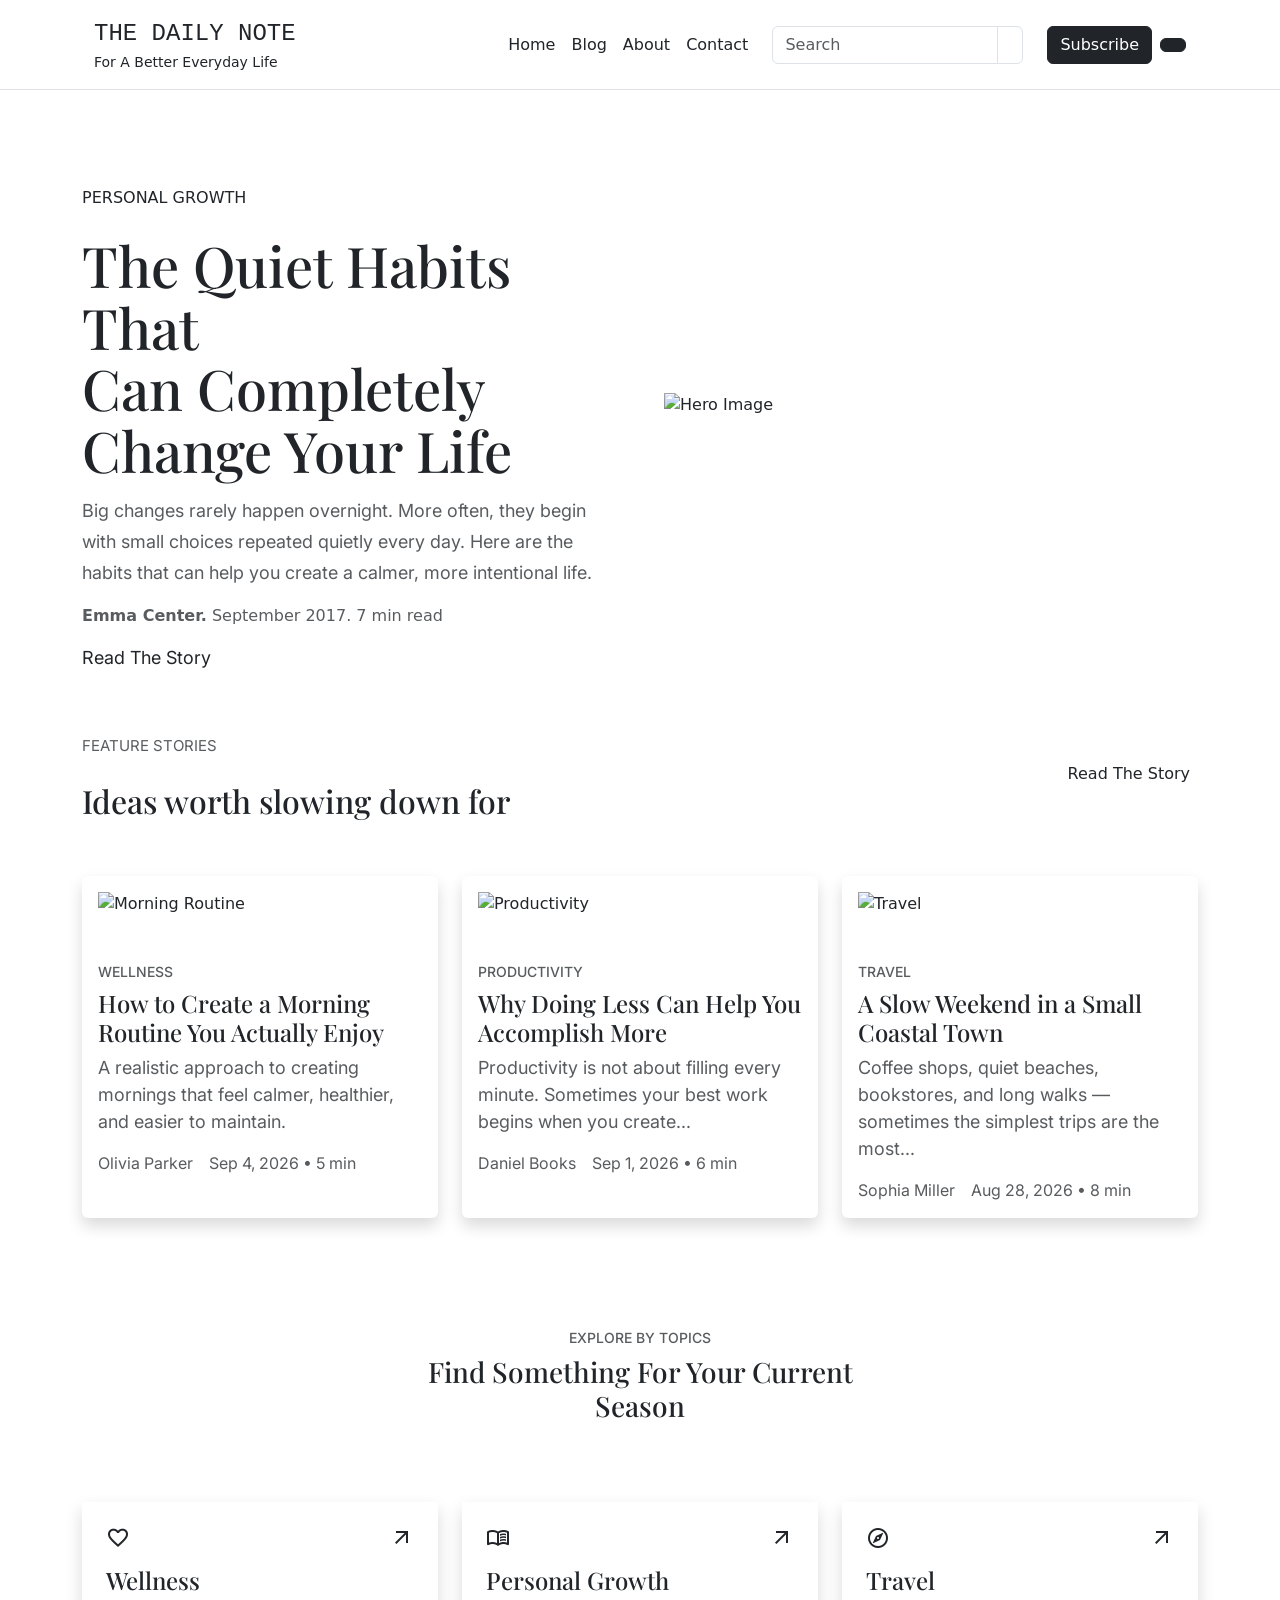
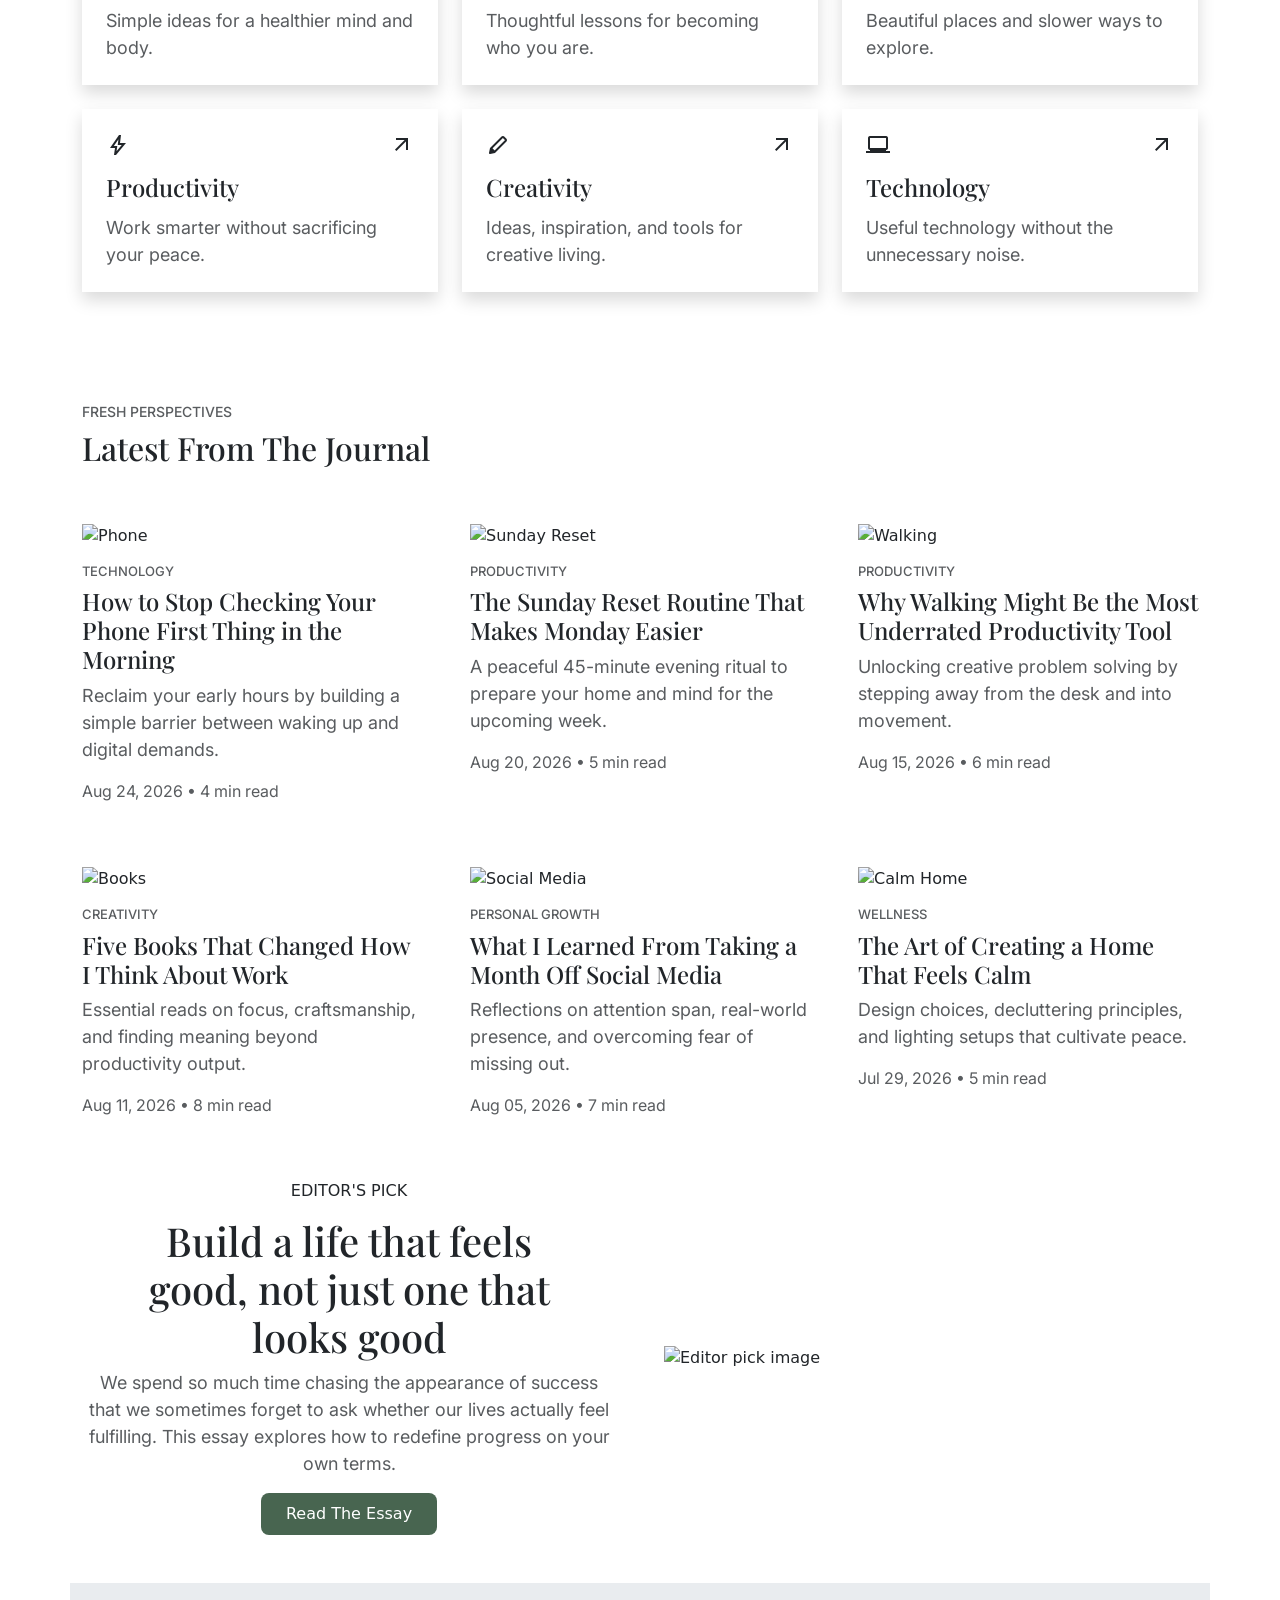
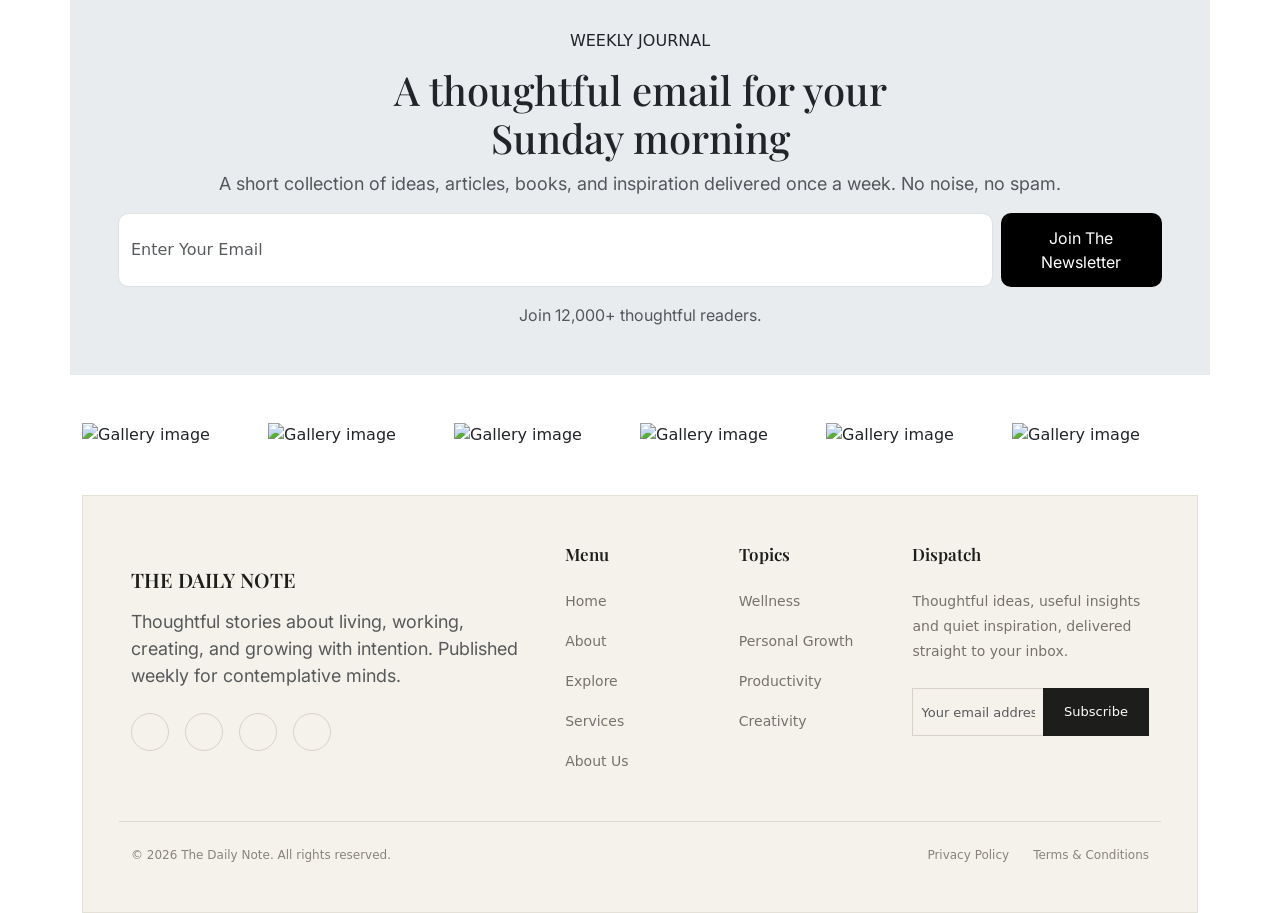
==== commit b1fa7f39: "Add files via upload" ====
--- a/index.html
+++ b/index.html
@@ -31,725 +31,9 @@
   <!-- Font Awesome -->
   <script src="https://cdnjs.cloudflare.com/ajax/libs/font-awesome/6.5.2/js/all.min.js"></script>
 
-
-  <style>
-
-    /* =========================================================
-       GLOBAL
-    ========================================================== */
-
-    * {
-      box-sizing: border-box;
-    }
-
-    html {
-      overflow-x: hidden;
-    }
-
-    body {
-      margin: 0;
-      padding: 0;
-      background: #ffffff;
-      color: #1d1d1b;
-      font-family: 'Inter', sans-serif;
-      overflow-x: hidden;
-    }
-
-    h1,
-    h2,
-    h3,
-    h4,
-    h5,
-    h6 {
-      font-family: 'Playfair Display', serif;
-    }
-
-    img {
-      max-width: 100%;
-      height: auto;
-    }
-
-    a {
-      transition: opacity .2s ease;
-    }
-
-    a:hover {
-      opacity: .7;
-    }
-
-
-    /* =========================================================
-       HEADER
-    ========================================================== */
-
-    .site-header {
-      width: 100%;
-    }
-
-    .site-header .container {
-      max-width: 1320px;
-    }
-
-    .header-actions {
-      width: auto;
-    }
-
-    .site-header nav {
-      flex-wrap: wrap;
-    }
-
-    .site-header nav a {
-      white-space: nowrap;
-    }
-
-    .site-header .input-group {
-      width: auto;
-    }
-
-    .site-header .form-control {
-      min-width: 150px;
-    }
-
-
-    /* =========================================================
-       HERO
-    ========================================================== */
-
-    .hero-title {
-      font-family: 'Playfair Display', serif;
-      font-size: 56px;
-      line-height: 1.1;
-      overflow-wrap: break-word;
-    }
-
-    .hero-description {
-      font-family: 'Inter', sans-serif;
-      font-size: 18px;
-      line-height: 1.7;
-    }
-
-
-    /* =========================================================
-       CARDS
-    ========================================================== */
-
-    .card {
-      overflow: hidden;
-    }
-
-    .card img {
-      object-fit: cover;
-    }
-
-    .card-container {
-      min-height: 190px;
-    }
-
-    .card-title {
-      overflow-wrap: break-word;
-    }
-
-
-    /* =========================================================
-       TOPIC
-    ========================================================== */
-
-    .topic-icon {
-      font-size: 28px;
-    }
-
-    .topic-icon .material-symbols-outlined {
-      font-size: 28px;
-    }
-
-
-    /* =========================================================
-       EDITOR
-    ========================================================== */
-
-    .editor-title {
-      font-family: 'Playfair Display', serif;
-      font-size: 40px;
-      line-height: 1.2;
-      overflow-wrap: break-word;
-    }
-
-
-    /* =========================================================
-       NEWSLETTER
-    ========================================================== */
-
-    .newsletter-section {
-      width: 50%;
-    }
-
-    .newsletter-section h1 {
-      line-height: 1.2;
-      overflow-wrap: break-word;
-    }
-
-    .newsletter-form {
-      width: 100%;
-    }
-
-    .newsletter-form input {
-      min-width: 0;
-    }
-
-
-    /* =========================================================
-       GALLERY
-    ========================================================== */
-
-    .gallery {
-      display: grid !important;
-      grid-template-columns: repeat(6, 1fr);
-      gap: 0;
-      width: 100%;
-    }
-
-    .gallery .col {
-      width: 100%;
-      min-width: 0;
-    }
-
-    .gallery img {
-      display: block;
-      width: 100% !important;
-      max-width: 200px !important;
-      height: 200px !important;
-      object-fit: cover;
-      margin: 0 auto;
-    }
-
-
-    /* =========================================================
-       FOOTER
-    ========================================================== */
-
-    .site-footer {
-      width: 100%;
-    }
-
-    .footer-link:hover {
-      color: #1d1d1b !important;
-    }
-
-    .social-icon:hover {
-      transform: translateY(-2px);
-    }
-
-
-    /* =========================================================
-       LARGE DESKTOP
-       1200px+
-    ========================================================== */
-
-    @media (min-width: 1200px) {
-
-      .site-header .container,
-      .container {
-        max-width: 1320px;
-      }
-
-    }
-
-
-    /* =========================================================
-       TABLET / SMALL LAPTOP
-       Below 992px
-    ========================================================== */
-
-    @media (max-width: 991.98px) {
-
-      /* Header */
-
-      .site-header .btn {
-        margin-left: 0 !important;
-      }
-
-      .header-actions {
-        width: 100%;
-        justify-content: center;
-      }
-
-      .site-header nav {
-        justify-content: center;
-      }
-
-
-      /* Hero */
-
-      .hero-title {
-        font-size: 46px;
-      }
-
-
-      /* Editor */
-
-      .editor-title {
-        font-size: 38px;
-      }
-
-
-      /* Newsletter */
-
-      .newsletter-section {
-        width: 75% !important;
-      }
-
-
-      /* Gallery */
-
-      .gallery {
-        grid-template-columns: repeat(3, 1fr);
-        gap: 10px;
-      }
-
-      .gallery img {
-        max-width: 200px !important;
-      }
-
-    }
-
-
-    /* =========================================================
-       TABLET
-       Below 768px
-    ========================================================== */
-
-    @media (max-width: 767.98px) {
-
-      /* Container */
-
-      .container {
-        padding-left: 20px;
-        padding-right: 20px;
-      }
-
-
-      /* Header */
-
-      .site-header .container {
-        padding-left: 20px;
-        padding-right: 20px;
-      }
-
-      .site-header nav {
-        gap: 12px !important;
-      }
-
-      .header-actions {
-        gap: 10px !important;
-      }
-
-      .site-header form {
-        margin-left: 0 !important;
-      }
-
-
-      /* Hero */
-
-      .hero-title {
-        font-size: 40px !important;
-        line-height: 1.15;
-      }
-
-      .hero-title br {
-        display: none;
-      }
-
-      .hero-description {
-        font-size: 17px;
-        line-height: 1.7;
-      }
-
-      .hero-section {
-        margin-top: 30px;
-      }
-
-
-      /* Feature Heading */
-
-      .feature-heading {
-        font-size: 30px;
-      }
-
-
-      /* Cards */
-
-      .card-title {
-        font-size: 24px;
-        line-height: 1.3;
-      }
-
-      .card-text {
-        line-height: 1.6;
-      }
-
-
-      /* Topic */
-
-      .card-container {
-        min-height: 180px;
-      }
-
-
-      /* Editor */
-
-      .editor-title {
-        font-size: 34px !important;
-        line-height: 1.2;
-      }
-
-      .editor-title br {
-        display: none;
-      }
-
-
-      /* Newsletter */
-
-      .newsletter-section {
-        width: 100% !important;
-      }
-
-      .newsletter-section h1 {
-        font-size: 34px !important;
-        line-height: 1.2;
-      }
-
-      .newsletter-section h1 br {
-        display: none;
-      }
-
-      .newsletter-form {
-        flex-direction: column;
-        width: 100%;
-      }
-
-      .newsletter-form input,
-      .newsletter-form button {
-        width: 100%;
-      }
-
-
-      /* Gallery */
-
-      .gallery {
-        grid-template-columns: repeat(2, 1fr);
-        gap: 10px;
-      }
-
-      .gallery img {
-        width: 100% !important;
-        max-width: 100% !important;
-        height: 180px !important;
-      }
-
-
-      /* Footer */
-
-      .site-footer {
-        text-align: left;
-      }
-
-      .site-footer .row {
-        row-gap: 35px;
-      }
-
-      .site-footer .input-group {
-        width: 100%;
-      }
-
-      .site-footer .input-group input {
-        min-width: 0;
-      }
-
-      .site-footer .input-group button {
-        white-space: nowrap;
-      }
-
-      .site-footer .social-icon {
-        flex-shrink: 0;
-      }
-
-      .site-footer .col-md-6:last-child {
-        margin-top: 15px;
-      }
-
-    }
-
-
-    /* =========================================================
-       MOBILE
-       Below 576px
-    ========================================================== */
-
-    @media (max-width: 575.98px) {
-
-      /* Container */
-
-      .container {
-        padding-left: 16px;
-        padding-right: 16px;
-      }
-
-
-      /* Header */
-
-      .site-header .container {
-        padding-left: 16px;
-        padding-right: 16px;
-      }
-
-      .site-header .py-3 {
-        padding-top: 16px !important;
-        padding-bottom: 16px !important;
-      }
-
-      .site-header nav {
-        width: 100%;
-        gap: 10px !important;
-      }
-
-      .site-header nav a {
-        font-size: 14px;
-      }
-
-      .header-actions {
-        width: 100%;
-      }
-
-      .site-header .btn {
-        font-size: 14px;
-        padding: 8px 12px;
-      }
-
-      .site-header .form-control {
-        display: none !important;
-      }
-
-
-      /* Hero */
-
-      .hero-title {
-        font-size: 34px !important;
-        line-height: 1.15;
-      }
-
-      .hero-title br {
-        display: none;
-      }
-
-      .hero-description {
-        font-size: 16px;
-      }
-
-      .hero-title + p {
-        font-size: 16px !important;
-      }
-
-
-      /* Feature */
-
-      .feature-heading {
-        font-size: 28px;
-      }
-
-
-      /* Cards */
-
-      .card-img-top {
-        padding: 10px !important;
-      }
-
-      .card-body {
-        padding: 16px !important;
-      }
-
-      .card-title {
-        font-size: 22px;
-      }
-
-      .card-text {
-        font-size: 16px !important;
-      }
-
-      .card-bottom {
-        gap: 8px !important;
-      }
-
-      .card-bottom p {
-        font-size: 13px;
-      }
-
-
-      /* Topics */
-
-      .text-container {
-        padding: 25px 10px !important;
-      }
-
-      .text-container h3 {
-        font-size: 28px;
-        line-height: 1.25;
-      }
-
-      .text-container h3 br {
-        display: none;
-      }
-
-      .topic-icon {
-        font-size: 26px;
-      }
-
-
-      /* Journal */
-
-      .site-footer h5 {
-        font-size: 19px;
-      }
-
-
-      /* Editor */
-
-      .editor-title {
-        font-size: 30px !important;
-        line-height: 1.25;
-      }
-
-      .editor-title br {
-        display: none;
-      }
-
-      .editor-title + p {
-        font-size: 16px !important;
-      }
-
-
-      /* Newsletter */
-
-      .newsletter-section {
-        width: 100% !important;
-      }
-
-      .newsletter-section .col {
-        padding: 30px 18px !important;
-      }
-
-      .newsletter-section h1 {
-        font-size: 30px !important;
-        line-height: 1.25;
-      }
-
-      .newsletter-section h1 br {
-        display: none;
-      }
-
-      .newsletter-section p {
-        font-size: 16px !important;
-        line-height: 1.6;
-      }
-
-      .newsletter-form {
-        gap: 10px !important;
-      }
-
-
-      /* Gallery */
-
-      .gallery {
-        grid-template-columns: repeat(2, 1fr);
-        gap: 8px;
-      }
-
-      .gallery img {
-        width: 100% !important;
-        height: 150px !important;
-      }
-
-
-      /* Footer */
-
-      .site-footer {
-        padding-top: 40px !important;
-        padding-bottom: 30px !important;
-      }
-
-      .site-footer .card-text {
-        font-size: 16px !important;
-      }
-
-      .site-footer .input-group {
-        display: flex;
-      }
-
-      .site-footer .input-group input {
-        width: 100%;
-        font-size: 12px;
-      }
-
-      .site-footer .input-group button {
-        padding: 0 12px !important;
-        font-size: 12px !important;
-      }
-
-      .site-footer .d-flex.justify-content-center.justify-content-md-end {
-        justify-content: center !important;
-        gap: 15px !important;
-        flex-wrap: wrap;
-      }
-
-      .site-footer .row.align-items-center {
-        text-align: center;
-      }
-
-    }
-
-
-    /* =========================================================
-       VERY SMALL MOBILE
-       Below 400px
-    ========================================================== */
-
-    @media (max-width: 399.98px) {
-
-      .hero-title {
-        font-size: 30px !important;
-      }
-
-      .site-header nav a {
-        font-size: 13px;
-      }
-
-      .site-header .btn {
-        font-size: 13px;
-        padding: 7px 10px;
-      }
-
-      .card-title {
-        font-size: 20px;
-      }
-
-      .text-container h3 {
-        font-size: 25px;
-      }
-
-      .editor-title {
-        font-size: 27px !important;
-      }
-
-      .newsletter-section h1 {
-        font-size: 27px !important;
-      }
-
-      .gallery img {
-        height: 130px !important;
-      }
-
-    }
-
-  </style>
+  <link rel="stylesheet" href="about.html">
+
+
 
 </head>
 
@@ -795,7 +79,7 @@
           <nav class="d-flex flex-wrap justify-content-center
                       align-items-center gap-3">
 
-            <a href="#" class="text-decoration-none text-dark">
+            <a href="index.html" class="text-decoration-none text-dark">
               Home
             </a>
 
@@ -803,7 +87,7 @@
               Blog
             </a>
 
-            <a href="#" class="text-decoration-none text-dark">
+            <a href="about.html" class="text-decoration-none text-dark">
               About
             </a>
 
@@ -2077,123 +1361,97 @@
   </div>
 
 
-
-  <!-- =========================================================
-       FOOTER
-  ========================================================== -->
+<!-- =========================================================
+     FOOTER
+========================================================= -->
+
+<div class="container">
 
   <footer class="site-footer py-5 mt-5"
-    style="background:#f5f2ec;
-           color:#1d1d1b;
-           border-top:1px solid #e5e0d7;">
-
-    <div class="container">
-
+    style="
+      background:#f5f2ec;
+      color:#1d1d1b;
+      border:1px solid #e5e0d7;
+    ">
+
+    <div class="container-fluid px-4 px-md-5">
 
       <!-- MAIN FOOTER -->
 
       <div class="row gy-5">
 
-
         <!-- BRAND -->
-
         <div class="col-lg-5 col-md-6">
 
           <h5 class="mt-4 mb-3"
-            style="font-family:'Playfair Display',serif;
-                   font-size:20px;
-                   font-weight:600;">
-
+            style="
+              font-family:'Playfair Display',serif;
+              font-size:20px;
+              font-weight:600;
+            ">
             THE DAILY NOTE
-
           </h5>
 
-
-          <p class="card-text text-muted mt-2"
-            style="font-family:'Inter', sans-serif;
-                   font-size:18px;">
-
+          <p class="text-muted mt-2"
+            style="
+              font-family:'Inter',sans-serif;
+              font-size:18px;
+            ">
             Thoughtful stories about living, working, creating, and
             growing with intention. Published weekly for contemplative
             minds.
-
           </p>
 
-
           <!-- SOCIAL ICONS -->
 
           <div class="d-flex gap-3 mt-4">
-
-
-            <!-- Facebook -->
 
             <a href="#"
               aria-label="Facebook"
-              class="social-icon d-flex align-items-center
-                     justify-content-center rounded-circle
-                     text-decoration-none"
-              style="width:38px;
-                     height:38px;
-                     border:1px solid #d8d2c8;
-                     color:#1d1d1b;
-                     transition:.3s;">
-
+              class="d-flex align-items-center justify-content-center rounded-circle text-decoration-none"
+              style="
+                width:38px;
+                height:38px;
+                border:1px solid #d8d2c8;
+                color:#1d1d1b;
+              ">
               <i class="fab fa-facebook-f"></i>
-
             </a>
-
-
-            <!-- Instagram -->
 
             <a href="#"
               aria-label="Instagram"
-              class="social-icon d-flex align-items-center
-                     justify-content-center rounded-circle
-                     text-decoration-none"
-              style="width:38px;
-                     height:38px;
-                     border:1px solid #d8d2c8;
-                     color:#1d1d1b;
-                     transition:.3s;">
-
+              class="d-flex align-items-center justify-content-center rounded-circle text-decoration-none"
+              style="
+                width:38px;
+                height:38px;
+                border:1px solid #d8d2c8;
+                color:#1d1d1b;
+              ">
               <i class="fab fa-instagram"></i>
-
             </a>
-
-
-            <!-- Twitter -->
 
             <a href="#"
               aria-label="Twitter"
-              class="social-icon d-flex align-items-center
-                     justify-content-center rounded-circle
-                     text-decoration-none"
-              style="width:38px;
-                     height:38px;
-                     border:1px solid #d8d2c8;
-                     color:#1d1d1b;
-                     transition:.3s;">
-
+              class="d-flex align-items-center justify-content-center rounded-circle text-decoration-none"
+              style="
+                width:38px;
+                height:38px;
+                border:1px solid #d8d2c8;
+                color:#1d1d1b;
+              ">
               <i class="fab fa-twitter"></i>
-
             </a>
-
-
-            <!-- LinkedIn -->
 
             <a href="#"
               aria-label="LinkedIn"
-              class="social-icon d-flex align-items-center
-                     justify-content-center rounded-circle
-                     text-decoration-none"
-              style="width:38px;
-                     height:38px;
-                     border:1px solid #d8d2c8;
-                     color:#1d1d1b;
-                     transition:.3s;">
-
+              class="d-flex align-items-center justify-content-center rounded-circle text-decoration-none"
+              style="
+                width:38px;
+                height:38px;
+                border:1px solid #d8d2c8;
+                color:#1d1d1b;
+              ">
               <i class="fab fa-linkedin-in"></i>
-
             </a>
 
           </div>
@@ -2201,68 +1459,57 @@
         </div>
 
 
-
         <!-- MENU -->
 
         <div class="col-lg-2 col-md-6">
 
           <h6 class="mb-4"
-            style="font-family:'Playfair Display',serif;
-                   font-size:17px;
-                   font-weight:600;">
-
+            style="
+              font-family:'Playfair Display',serif;
+              font-size:17px;
+              font-weight:600;
+            ">
             Menu
-
           </h6>
-
 
           <ul class="list-unstyled mb-0">
 
             <li class="mb-3">
               <a href="#"
-                class="footer-link text-decoration-none"
-                style="color:#77736c;
-                       font-size:14px;">
+                class="text-decoration-none"
+                style="color:#77736c;font-size:14px;">
                 Home
               </a>
             </li>
 
-
             <li class="mb-3">
               <a href="#"
-                class="footer-link text-decoration-none"
-                style="color:#77736c;
-                       font-size:14px;">
+                class="text-decoration-none"
+                style="color:#77736c;font-size:14px;">
                 About
               </a>
             </li>
 
-
             <li class="mb-3">
               <a href="#"
-                class="footer-link text-decoration-none"
-                style="color:#77736c;
-                       font-size:14px;">
+                class="text-decoration-none"
+                style="color:#77736c;font-size:14px;">
                 Explore
               </a>
             </li>
 
-
             <li class="mb-3">
               <a href="#"
-                class="footer-link text-decoration-none"
-                style="color:#77736c;
-                       font-size:14px;">
+                class="text-decoration-none"
+                style="color:#77736c;font-size:14px;">
                 Services
               </a>
             </li>
 
-
             <li>
               <a href="#"
-                class="footer-link text-decoration-none"
-                style="color:#77736c;
-                       font-size:14px;">
+                class="text-decoration-none"
+                style="color:#77736c;font-size:14px;">
                 About Us
               </a>
             </li>
@@ -2272,58 +1519,49 @@
         </div>
 
 
-
         <!-- TOPICS -->
 
         <div class="col-lg-2 col-md-6">
 
           <h6 class="mb-4"
-            style="font-family:'Playfair Display',serif;
-                   font-size:17px;
-                   font-weight:600;">
-
+            style="
+              font-family:'Playfair Display',serif;
+              font-size:17px;
+              font-weight:600;
+            ">
             Topics
-
           </h6>
-
 
           <ul class="list-unstyled mb-0">
 
             <li class="mb-3">
               <a href="#"
-                class="footer-link text-decoration-none"
-                style="color:#77736c;
-                       font-size:14px;">
+                class="text-decoration-none"
+                style="color:#77736c;font-size:14px;">
                 Wellness
               </a>
             </li>
 
-
             <li class="mb-3">
               <a href="#"
-                class="footer-link text-decoration-none"
-                style="color:#77736c;
-                       font-size:14px;">
+                class="text-decoration-none"
+                style="color:#77736c;font-size:14px;">
                 Personal Growth
               </a>
             </li>
 
-
             <li class="mb-3">
               <a href="#"
-                class="footer-link text-decoration-none"
-                style="color:#77736c;
-                       font-size:14px;">
+                class="text-decoration-none"
+                style="color:#77736c;font-size:14px;">
                 Productivity
               </a>
             </li>
 
-
             <li>
               <a href="#"
-                class="footer-link text-decoration-none"
-                style="color:#77736c;
-                       font-size:14px;">
+                class="text-decoration-none"
+                style="color:#77736c;font-size:14px;">
                 Creativity
               </a>
             </li>
@@ -2333,31 +1571,28 @@
         </div>
 
 
-
         <!-- DISPATCH -->
 
         <div class="col-lg-3 col-md-6">
 
           <h6 class="mb-4"
-            style="font-family:'Playfair Display',serif;
-                   font-size:17px;
-                   font-weight:600;">
-
+            style="
+              font-family:'Playfair Display',serif;
+              font-size:17px;
+              font-weight:600;
+            ">
             Dispatch
-
           </h6>
 
-
           <p class="mb-0"
-            style="color:#77736c;
-                   font-size:14px;
-                   line-height:1.8;">
-
+            style="
+              color:#77736c;
+              font-size:14px;
+              line-height:1.8;
+            ">
             Thoughtful ideas, useful insights and quiet inspiration,
             delivered straight to your inbox.
-
           </p>
-
 
           <!-- Newsletter -->
 
@@ -2370,26 +1605,28 @@
                 class="form-control"
                 placeholder="Your email address"
                 required
-                style="height:48px;
-                       background:transparent;
-                       border:1px solid #d8d2c8;
-                       border-radius:0;
-                       box-shadow:none;
-                       font-size:13px;
-                       padding:0 8px;">
+                style="
+                  height:48px;
+                  background:transparent;
+                  border:1px solid #d8d2c8;
+                  border-radius:0;
+                  box-shadow:none;
+                  font-size:13px;
+                  padding:0 8px;
+                ">
 
               <button
                 type="submit"
                 class="btn"
-                style="background:#1d1d1b;
-                       color:#fff;
-                       border-radius:0;
-                       padding:0 20px;
-                       font-size:13px;
-                       font-weight:500;">
-
+                style="
+                  background:#1d1d1b;
+                  color:#fff;
+                  border-radius:0;
+                  padding:0 20px;
+                  font-size:13px;
+                  font-weight:500;
+                ">
                 Subscribe
-
               </button>
 
             </div>
@@ -2399,7 +1636,6 @@
         </div>
 
       </div>
-
 
 
       <!-- FOOTER BOTTOM -->
@@ -2407,17 +1643,16 @@
       <div class="row align-items-center mt-5 pt-4"
         style="border-top:1px solid #ded9d0;">
 
-
         <!-- COPYRIGHT -->
 
         <div class="col-md-6">
 
           <p class="mb-0 text-center text-md-start"
-            style="color:#88847c;
-                   font-size:12px;">
-
+            style="
+              color:#88847c;
+              font-size:12px;
+            ">
             © 2026 The Daily Note. All rights reserved.
-
           </p>
 
         </div>
@@ -2427,26 +1662,18 @@
 
         <div class="col-md-6 mt-3 mt-md-0">
 
-          <div class="d-flex justify-content-center
-                      justify-content-md-end gap-4">
+          <div class="d-flex justify-content-center justify-content-md-end gap-4">
 
             <a href="#"
-              class="footer-link text-decoration-none"
-              style="color:#88847c;
-                     font-size:12px;">
-
+              class="text-decoration-none"
+              style="color:#88847c;font-size:12px;">
               Privacy Policy
-
             </a>
 
-
             <a href="#"
-              class="footer-link text-decoration-none"
-              style="color:#88847c;
-                     font-size:12px;">
-
+              class="text-decoration-none"
+              style="color:#88847c;font-size:12px;">
               Terms & Conditions
-
             </a>
 
           </div>
@@ -2458,6 +1685,9 @@
     </div>
 
   </footer>
+
+</div>
+
 
 
 
